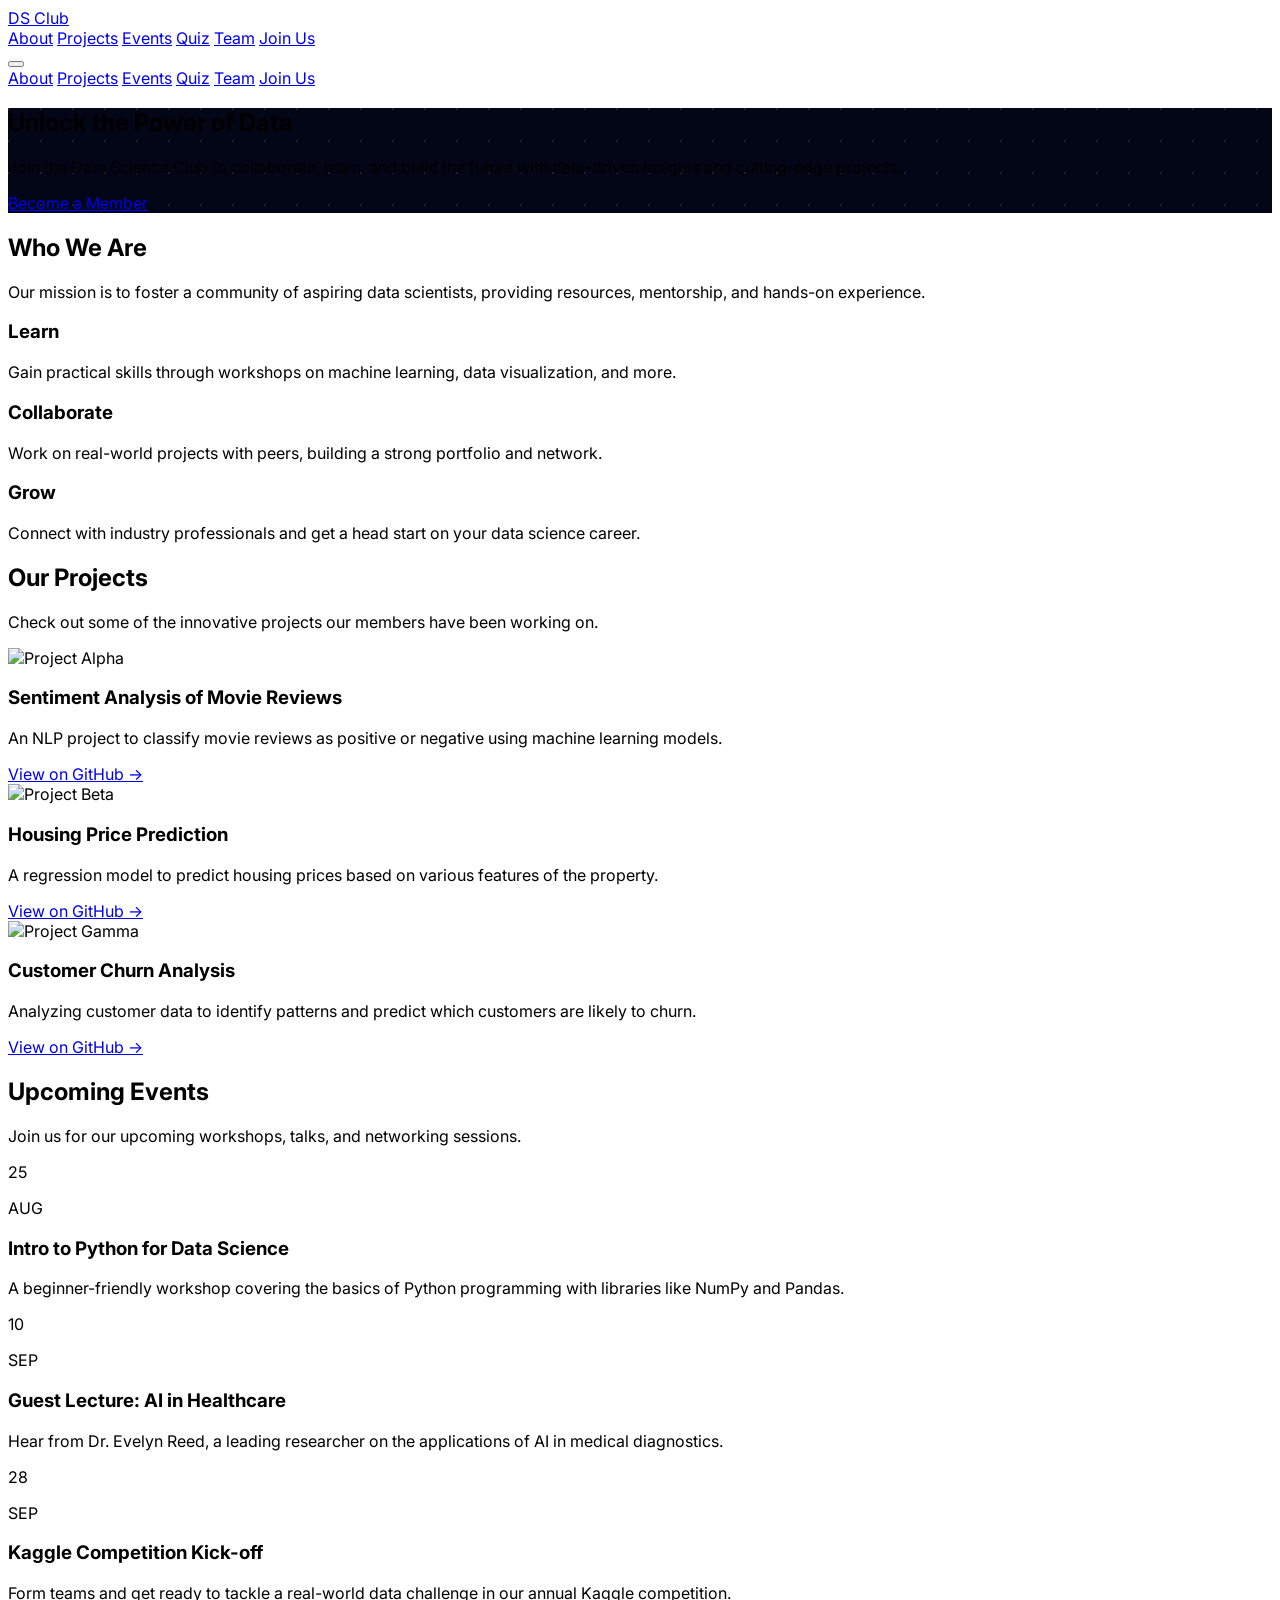
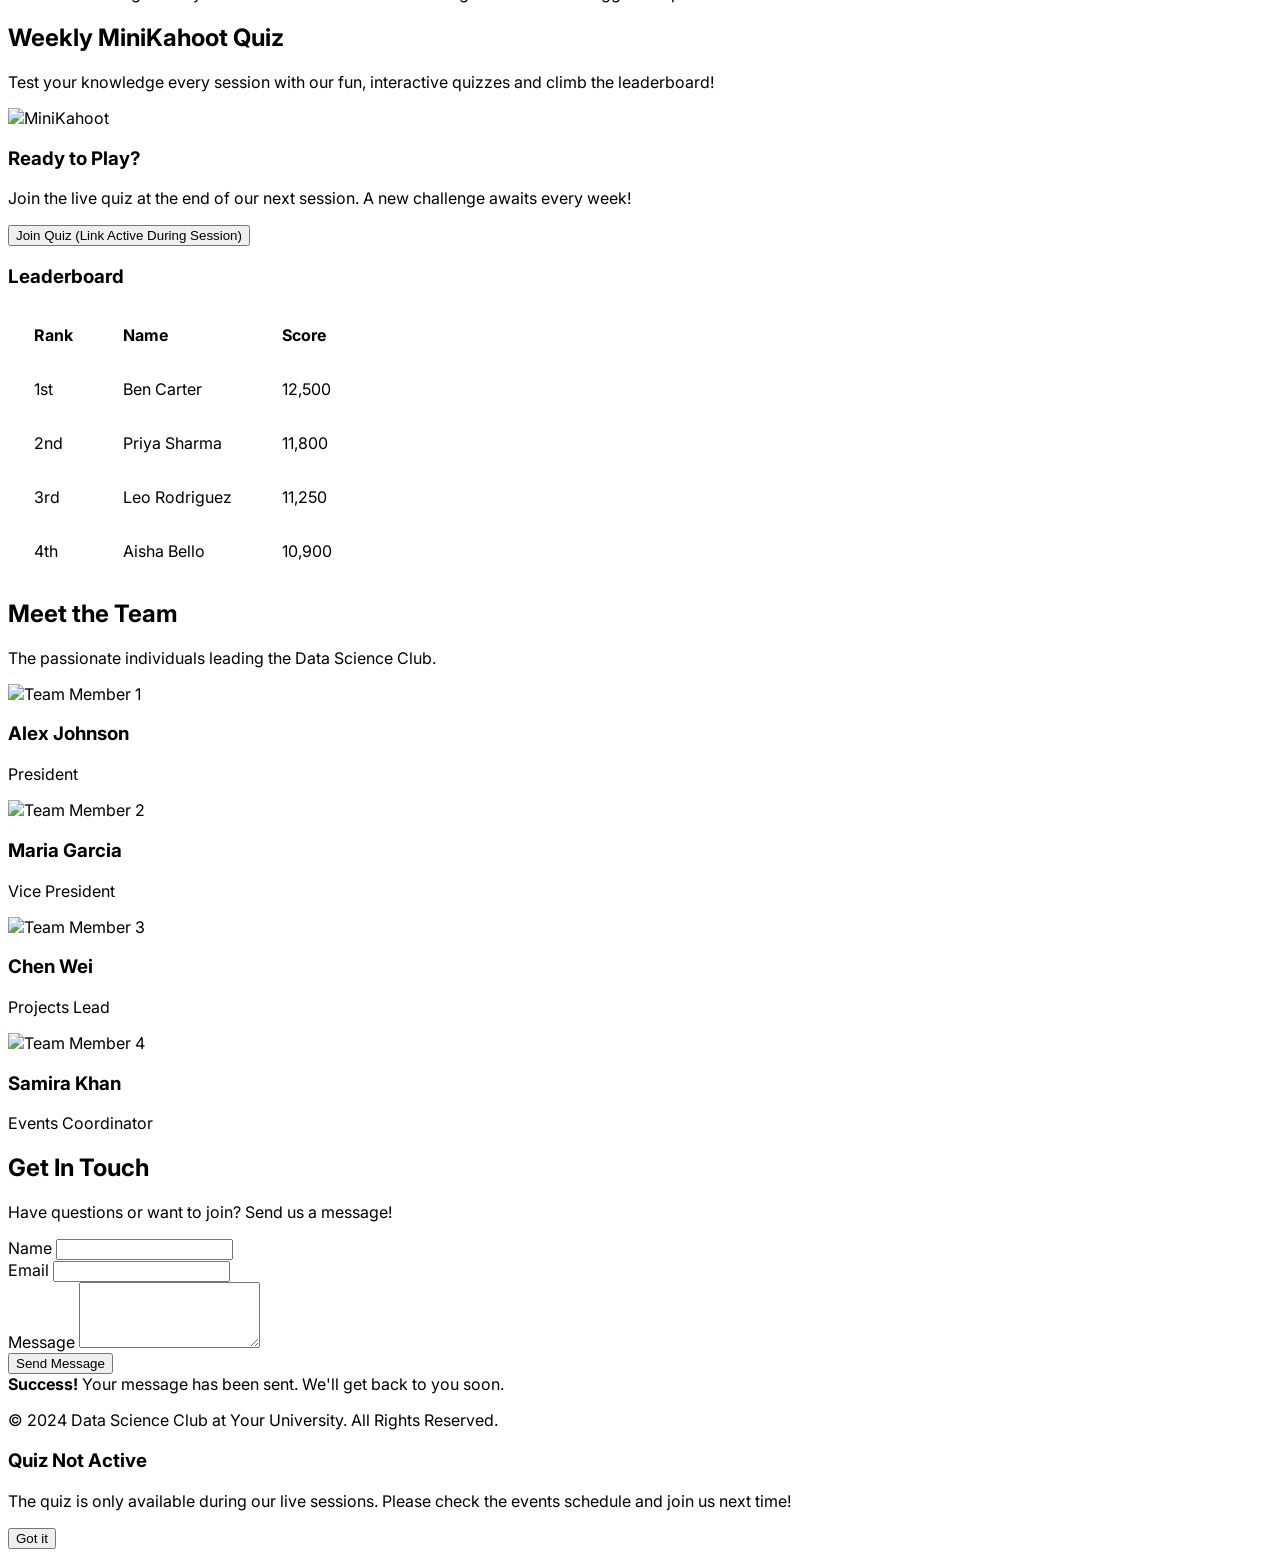
==== ds.html @ 55551f1f "Add files via upload" ====
<!DOCTYPE html>
<html lang="en" class="scroll-smooth">
<head>
    <meta charset="UTF-8">
    <meta name="viewport" content="width=device-width, initial-scale=1.0">
    <title>Data Science Club | Your University</title>
    <script src="https://cdn.tailwindcss.com"></script>
    <link rel="preconnect" href="https://fonts.googleapis.com">
    <link rel="preconnect" href="https://fonts.gstatic.com" crossorigin>
    <link href="https://fonts.googleapis.com/css2?family=Inter:wght@400;500;600;700;800&display=swap" rel="stylesheet">
    <script src="https://unpkg.com/lucide@latest"></script>
    <style>
        body {
            font-family: 'Inter', sans-serif;
        }
        .hero-bg {
            background-color: #020617;
            background-image: radial-gradient(circle at 1px 1px, rgba(255,255,255,0.1) 1px, transparent 0);
            background-size: 2rem 2rem;
        }
        /* Style for leaderboard table */
        .leaderboard-table th, .leaderboard-table td {
            padding: 1rem 1.5rem;
            text-align: left;
        }
        /* Styles for the modal */
        .modal-overlay {
            transition: opacity 0.3s ease;
        }
        .modal-box {
            transition: transform 0.3s ease, opacity 0.3s ease;
        }
    </style>
</head>
<body class="bg-slate-50 text-slate-800">

    <!-- Header -->
    <header class="bg-white/80 backdrop-blur-lg sticky top-0 z-50 border-b border-slate-200">
        <nav class="container mx-auto px-6 py-4 flex justify-between items-center">
            <a href="#" class="text-2xl font-bold text-slate-900 flex items-center">
                <i data-lucide="bar-chart-3" class="mr-2 text-sky-500"></i>
                DS Club
            </a>
            <div class="hidden md:flex space-x-8 items-center">
                <a href="#about" class="text-slate-600 hover:text-sky-500 transition-colors duration-300">About</a>
                <a href="#projects" class="text-slate-600 hover:text-sky-500 transition-colors duration-300">Projects</a>
                <a href="#events" class="text-slate-600 hover:text-sky-500 transition-colors duration-300">Events</a>
                <a href="#quiz" class="text-slate-600 hover:text-sky-500 transition-colors duration-300">Quiz</a>
                <a href="#team" class="text-slate-600 hover:text-sky-500 transition-colors duration-300">Team</a>
                <a href="#contact" class="bg-sky-500 text-white px-4 py-2 rounded-lg hover:bg-sky-600 transition-all duration-300 shadow-md hover:shadow-lg">Join Us</a>
            </div>
            <button id="mobile-menu-button" class="md:hidden">
                <i data-lucide="menu" class="h-6 w-6"></i>
            </button>
        </nav>
        <!-- Mobile Menu -->
        <div id="mobile-menu" class="hidden md:hidden px-6 pb-4">
            <a href="#about" class="block py-2 text-slate-600 hover:text-sky-500">About</a>
            <a href="#projects" class="block py-2 text-slate-600 hover:text-sky-500">Projects</a>
            <a href="#events" class="block py-2 text-slate-600 hover:text-sky-500">Events</a>
            <a href="#quiz" class="block py-2 text-slate-600 hover:text-sky-500">Quiz</a>
            <a href="#team" class="block py-2 text-slate-600 hover:text-sky-500">Team</a>
            <a href="#contact" class="block mt-2 bg-sky-500 text-white px-4 py-2 rounded-lg hover:bg-sky-600 text-center">Join Us</a>
        </div>
    </header>

    <main>
        <!-- Hero Section -->
        <section class="hero-bg text-white py-20 md:py-32">
            <div class="container mx-auto px-6 text-center">
                <h1 class="text-4xl md:text-6xl font-extrabold leading-tight mb-4">Unlock the Power of Data</h1>
                <p class="text-lg md:text-xl text-slate-300 max-w-3xl mx-auto mb-8">Join the Data Science Club to collaborate, learn, and build the future with data-driven insights and cutting-edge projects.</p>
                <a href="#contact" class="bg-white text-slate-900 font-bold py-3 px-8 rounded-full text-lg hover:bg-slate-200 transition-all duration-300 transform hover:scale-105">Become a Member</a>
            </div>
        </section>

        <!-- About Us Section -->
        <section id="about" class="py-20 bg-white">
            <div class="container mx-auto px-6">
                <div class="text-center mb-12">
                    <h2 class="text-3xl md:text-4xl font-bold text-slate-900">Who We Are</h2>
                    <p class="text-slate-600 mt-4 max-w-2xl mx-auto">Our mission is to foster a community of aspiring data scientists, providing resources, mentorship, and hands-on experience.</p>
                </div>
                <div class="grid md:grid-cols-3 gap-8 text-center">
                    <div class="bg-slate-50 p-8 rounded-lg shadow-sm hover:shadow-xl transition-shadow duration-300">
                        <div class="bg-sky-100 text-sky-500 rounded-full p-4 inline-flex mb-4">
                            <i data-lucide="lightbulb" class="h-8 w-8"></i>
                        </div>
                        <h3 class="text-xl font-semibold mb-2">Learn</h3>
                        <p class="text-slate-600">Gain practical skills through workshops on machine learning, data visualization, and more.</p>
                    </div>
                    <div class="bg-slate-50 p-8 rounded-lg shadow-sm hover:shadow-xl transition-shadow duration-300">
                        <div class="bg-sky-100 text-sky-500 rounded-full p-4 inline-flex mb-4">
                           <i data-lucide="users" class="h-8 w-8"></i>
                        </div>
                        <h3 class="text-xl font-semibold mb-2">Collaborate</h3>
                        <p class="text-slate-600">Work on real-world projects with peers, building a strong portfolio and network.</p>
                    </div>
                    <div class="bg-slate-50 p-8 rounded-lg shadow-sm hover:shadow-xl transition-shadow duration-300">
                        <div class="bg-sky-100 text-sky-500 rounded-full p-4 inline-flex mb-4">
                            <i data-lucide="trending-up" class="h-8 w-8"></i>
                        </div>
                        <h3 class="text-xl font-semibold mb-2">Grow</h3>
                        <p class="text-slate-600">Connect with industry professionals and get a head start on your data science career.</p>
                    </div>
                </div>
            </div>
        </section>

        <!-- Projects Section -->
        <section id="projects" class="py-20">
            <div class="container mx-auto px-6">
                <div class="text-center mb-12">
                    <h2 class="text-3xl md:text-4xl font-bold text-slate-900">Our Projects</h2>
                    <p class="text-slate-600 mt-4 max-w-2xl mx-auto">Check out some of the innovative projects our members have been working on.</p>
                </div>
                <div class="grid md:grid-cols-2 lg:grid-cols-3 gap-8">
                    <!-- Project Card 1 -->
                    <div class="bg-white rounded-lg shadow-md overflow-hidden transform hover:-translate-y-2 transition-transform duration-300">
                        <img src="https://placehold.co/600x400/0ea5e9/ffffff?text=Project+Alpha" alt="Project Alpha" class="w-full h-48 object-cover">
                        <div class="p-6">
                            <h3 class="text-xl font-semibold mb-2">Sentiment Analysis of Movie Reviews</h3>
                            <p class="text-slate-600 mb-4">An NLP project to classify movie reviews as positive or negative using machine learning models.</p>
                            <a href="#" class="text-sky-500 font-semibold hover:underline">View on GitHub &rarr;</a>
                        </div>
                    </div>
                    <!-- Project Card 2 -->
                    <div class="bg-white rounded-lg shadow-md overflow-hidden transform hover:-translate-y-2 transition-transform duration-300">
                        <img src="https://placehold.co/600x400/10b981/ffffff?text=Project+Beta" alt="Project Beta" class="w-full h-48 object-cover">
                        <div class="p-6">
                            <h3 class="text-xl font-semibold mb-2">Housing Price Prediction</h3>
                            <p class="text-slate-600 mb-4">A regression model to predict housing prices based on various features of the property.</p>
                            <a href="#" class="text-sky-500 font-semibold hover:underline">View on GitHub &rarr;</a>
                        </div>
                    </div>
                    <!-- Project Card 3 -->
                    <div class="bg-white rounded-lg shadow-md overflow-hidden transform hover:-translate-y-2 transition-transform duration-300">
                        <img src="https://placehold.co/600x400/8b5cf6/ffffff?text=Project+Gamma" alt="Project Gamma" class="w-full h-48 object-cover">
                        <div class="p-6">
                            <h3 class="text-xl font-semibold mb-2">Customer Churn Analysis</h3>
                            <p class="text-slate-600 mb-4">Analyzing customer data to identify patterns and predict which customers are likely to churn.</p>
                            <a href="#" class="text-sky-500 font-semibold hover:underline">View on GitHub &rarr;</a>
                        </div>
                    </div>
                </div>
            </div>
        </section>

        <!-- Events Section -->
        <section id="events" class="py-20 bg-white">
            <div class="container mx-auto px-6">
                <div class="text-center mb-12">
                    <h2 class="text-3xl md:text-4xl font-bold text-slate-900">Upcoming Events</h2>
                    <p class="text-slate-600 mt-4 max-w-2xl mx-auto">Join us for our upcoming workshops, talks, and networking sessions.</p>
                </div>
                <div class="max-w-3xl mx-auto">
                    <!-- Event Item 1 -->
                    <div class="flex items-center mb-8 bg-slate-50 p-4 rounded-lg shadow-sm">
                        <div class="bg-sky-500 text-white text-center rounded-lg p-4 mr-6">
                            <p class="text-4xl font-bold">25</p>
                            <p class="text-sm">AUG</p>
                        </div>
                        <div>
                            <h3 class="text-xl font-semibold">Intro to Python for Data Science</h3>
                            <p class="text-slate-600">A beginner-friendly workshop covering the basics of Python programming with libraries like NumPy and Pandas.</p>
                        </div>
                    </div>
                    <!-- Event Item 2 -->
                    <div class="flex items-center mb-8 bg-slate-50 p-4 rounded-lg shadow-sm">
                        <div class="bg-sky-500 text-white text-center rounded-lg p-4 mr-6">
                            <p class="text-4xl font-bold">10</p>
                            <p class="text-sm">SEP</p>
                        </div>
                        <div>
                            <h3 class="text-xl font-semibold">Guest Lecture: AI in Healthcare</h3>
                            <p class="text-slate-600">Hear from Dr. Evelyn Reed, a leading researcher on the applications of AI in medical diagnostics.</p>
                        </div>
                    </div>
                     <!-- Event Item 3 -->
                    <div class="flex items-center bg-slate-50 p-4 rounded-lg shadow-sm">
                        <div class="bg-sky-500 text-white text-center rounded-lg p-4 mr-6">
                            <p class="text-4xl font-bold">28</p>
                            <p class="text-sm">SEP</p>
                        </div>
                        <div>
                            <h3 class="text-xl font-semibold">Kaggle Competition Kick-off</h3>
                            <p class="text-slate-600">Form teams and get ready to tackle a real-world data challenge in our annual Kaggle competition.</p>
                        </div>
                    </div>
                </div>
            </div>
        </section>

        <!-- Quiz & Leaderboard Section -->
        <section id="quiz" class="py-20">
            <div class="container mx-auto px-6">
                <div class="text-center mb-12">
                    <h2 class="text-3xl md:text-4xl font-bold text-slate-900">Weekly MiniKahoot Quiz</h2>
                    <p class="text-slate-600 mt-4 max-w-2xl mx-auto">Test your knowledge every session with our fun, interactive quizzes and climb the leaderboard!</p>
                </div>
                <div class="grid md:grid-cols-2 gap-12 items-center">
                    <!-- MiniKahoot CTA -->
                    <div class="bg-white p-8 rounded-lg shadow-lg text-center">
                        <img src="https://placehold.co/300x200/38bdf8/ffffff?text=MiniKahoot!" alt="MiniKahoot" class="mx-auto mb-6 rounded-lg">
                        <h3 class="text-2xl font-bold mb-2">Ready to Play?</h3>
                        <p class="text-slate-600 mb-6">Join the live quiz at the end of our next session. A new challenge awaits every week!</p>
                        <button id="join-quiz-button" class="bg-sky-500 text-white font-bold py-3 px-8 rounded-full text-lg hover:bg-sky-600 transition-all duration-300 inline-block">Join Quiz (Link Active During Session)</button>
                    </div>
                    <!-- Leaderboard -->
                    <div class="bg-white p-8 rounded-lg shadow-lg">
                        <h3 class="text-2xl font-bold mb-6 text-center flex items-center justify-center"><i data-lucide="trophy" class="mr-2 text-amber-400"></i>Leaderboard</h3>
                        <table class="w-full leaderboard-table">
                            <thead>
                                <tr class="border-b-2 border-slate-200">
                                    <th class="font-semibold text-slate-700">Rank</th>
                                    <th class="font-semibold text-slate-700">Name</th>
                                    <th class="font-semibold text-slate-700">Score</th>
                                </tr>
                            </thead>
                            <tbody>
                                <tr class="border-b border-slate-100">
                                    <td class="font-bold text-lg">1st</td>
                                    <td>Ben Carter</td>
                                    <td>12,500</td>
                                </tr>
                                <tr class="bg-slate-50 border-b border-slate-100">
                                    <td class="font-bold text-lg">2nd</td>
                                    <td>Priya Sharma</td>
                                    <td>11,800</td>
                                </tr>
                                <tr class="border-b border-slate-100">
                                    <td class="font-bold text-lg">3rd</td>
                                    <td>Leo Rodriguez</td>
                                    <td>11,250</td>
                                </tr>
                                <tr class="bg-slate-50">
                                    <td>4th</td>
                                    <td>Aisha Bello</td>
                                    <td>10,900</td>
                                </tr>
                            </tbody>
                        </table>
                    </div>
                </div>
            </div>
        </section>
        
        <!-- Team Section -->
        <section id="team" class="py-20 bg-white">
            <div class="container mx-auto px-6">
                <div class="text-center mb-12">
                    <h2 class="text-3xl md:text-4xl font-bold text-slate-900">Meet the Team</h2>
                    <p class="text-slate-600 mt-4 max-w-2xl mx-auto">The passionate individuals leading the Data Science Club.</p>
                </div>
                <div class="grid grid-cols-2 md:grid-cols-4 gap-8">
                    <!-- Team Member 1 -->
                    <div class="text-center">
                        <img src="https://placehold.co/200x200/e2e8f0/334155?text=A" alt="Team Member 1" class="w-32 h-32 rounded-full mx-auto mb-4 shadow-lg">
                        <h3 class="text-lg font-semibold">Alex Johnson</h3>
                        <p class="text-slate-600">President</p>
                    </div>
                    <!-- Team Member 2 -->
                    <div class="text-center">
                        <img src="https://placehold.co/200x200/e2e8f0/334155?text=B" alt="Team Member 2" class="w-32 h-32 rounded-full mx-auto mb-4 shadow-lg">
                        <h3 class="text-lg font-semibold">Maria Garcia</h3>
                        <p class="text-slate-600">Vice President</p>
                    </div>
                    <!-- Team Member 3 -->
                    <div class="text-center">
                        <img src="https://placehold.co/200x200/e2e8f0/334155?text=C" alt="Team Member 3" class="w-32 h-32 rounded-full mx-auto mb-4 shadow-lg">
                        <h3 class="text-lg font-semibold">Chen Wei</h3>
                        <p class="text-slate-600">Projects Lead</p>
                    </div>
                    <!-- Team Member 4 -->
                    <div class="text-center">
                        <img src="https://placehold.co/200x200/e2e8f0/334155?text=D" alt="Team Member 4" class="w-32 h-32 rounded-full mx-auto mb-4 shadow-lg">
                        <h3 class="text-lg font-semibold">Samira Khan</h3>
                        <p class="text-slate-600">Events Coordinator</p>
                    </div>
                </div>
            </div>
        </section>

        <!-- Contact Section -->
        <section id="contact" class="py-20">
            <div class="container mx-auto px-6">
                <div class="text-center mb-12">
                    <h2 class="text-3xl md:text-4xl font-bold text-slate-900">Get In Touch</h2>
                    <p class="text-slate-600 mt-4 max-w-2xl mx-auto">Have questions or want to join? Send us a message!</p>
                </div>
                <div class="max-w-2xl mx-auto">
                    <form id="contact-form" class="bg-white p-8 rounded-lg shadow-md">
                        <div class="mb-4">
                            <label for="name" class="block text-slate-700 font-medium mb-2">Name</label>
                            <input type="text" id="name" name="name" class="w-full px-4 py-2 border border-slate-300 rounded-lg focus:outline-none focus:ring-2 focus:ring-sky-500" required>
                        </div>
                        <div class="mb-4">
                            <label for="email" class="block text-slate-700 font-medium mb-2">Email</label>
                            <input type="email" id="email" name="email" class="w-full px-4 py-2 border border-slate-300 rounded-lg focus:outline-none focus:ring-2 focus:ring-sky-500" required>
                        </div>
                        <div class="mb-4">
                            <label for="message" class="block text-slate-700 font-medium mb-2">Message</label>
                            <textarea id="message" name="message" rows="4" class="w-full px-4 py-2 border border-slate-300 rounded-lg focus:outline-none focus:ring-2 focus:ring-sky-500" required></textarea>
                        </div>
                        <button type="submit" class="w-full bg-sky-500 text-white font-bold py-3 px-6 rounded-lg hover:bg-sky-600 transition-all duration-300">Send Message</button>
                    </form>
                    <div id="form-success-message" class="hidden mt-4 bg-green-100 border border-green-400 text-green-700 px-4 py-3 rounded-lg relative" role="alert">
                        <strong class="font-bold">Success!</strong>
                        <span class="block sm:inline">Your message has been sent. We'll get back to you soon.</span>
                    </div>
                </div>
            </div>
        </section>
    </main>

    <!-- Footer -->
    <footer class="bg-slate-900 text-slate-400 py-12">
        <div class="container mx-auto px-6 text-center">
            <div class="flex justify-center space-x-6 mb-4">
                <a href="#" class="hover:text-white"><i data-lucide="github" class="h-6 w-6"></i></a>
                <a href="#" class="hover:text-white"><i data-lucide="linkedin" class="h-6 w-6"></i></a>
                <a href="#" class="hover:text-white"><i data-lucide="twitter" class="h-6 w-6"></i></a>
            </div>
            <p>&copy; 2024 Data Science Club at Your University. All Rights Reserved.</p>
        </div>
    </footer>

    <!-- Quiz Modal -->
    <div id="quiz-modal" class="modal-overlay fixed inset-0 bg-black bg-opacity-50 flex items-center justify-center p-4 z-50 opacity-0 pointer-events-none">
        <div class="modal-box bg-white rounded-lg shadow-xl p-8 max-w-sm w-full text-center transform scale-95 opacity-0">
            <i data-lucide="clock" class="mx-auto h-16 w-16 text-sky-500 mb-4"></i>
            <h3 class="text-2xl font-bold mb-2">Quiz Not Active</h3>
            <p class="text-slate-600 mb-6">The quiz is only available during our live sessions. Please check the events schedule and join us next time!</p>
            <button id="close-quiz-modal" class="bg-slate-200 text-slate-800 font-bold py-2 px-6 rounded-lg hover:bg-slate-300 transition-colors duration-300">Got it</button>
        </div>
    </div>

<script>
    // Initialize Lucide icons
    lucide.createIcons();

    // Mobile menu toggle
    const mobileMenuButton = document.getElementById('mobile-menu-button');
    const mobileMenu = document.getElementById('mobile-menu');
    mobileMenuButton.addEventListener('click', () => {
        mobileMenu.classList.toggle('hidden');
    });

    // Contact Form Submission
    const contactForm = document.getElementById('contact-form');
    const successMessage = document.getElementById('form-success-message');
    contactForm.addEventListener('submit', (e) => {
        e.preventDefault();
        successMessage.classList.remove('hidden');
        contactForm.reset();
        setTimeout(() => successMessage.classList.add('hidden'), 5000);
    });

    // ====== Quiz Logic ======

    // Your quiz schedule (YYYY-MM-DD HH:MM in 24hr format, local time)
    const quizSchedule = [
        "2025-08-25 17:00",
        "2025-09-10 18:30",
        "2025-09-28 15:00"
    ];

    // Example quiz link
    const quizLink = "https://example.com/live-quiz";

    const quizModal = document.getElementById('quiz-modal');
    const quizModalBox = quizModal.querySelector('.modal-box');
    const joinQuizButton = document.getElementById('join-quiz-button');
    const closeQuizModalButton = document.getElementById('close-quiz-modal');

    const openModal = () => {
        quizModal.classList.remove('opacity-0', 'pointer-events-none');
        quizModalBox.classList.remove('scale-95', 'opacity-0');
    };

    const closeModal = () => {
        quizModal.classList.add('opacity-0');
        quizModalBox.classList.add('scale-95', 'opacity-0');
        setTimeout(() => quizModal.classList.add('pointer-events-none'), 300);
    };

    // Check if current time is within a session (±30 minutes)
    const isLiveSession = () => {
        const now = new Date();
        return quizSchedule.some(scheduleTime => {
            const sessionTime = new Date(scheduleTime.replace(" ", "T"));
            const diff = Math.abs(now - sessionTime) / (1000 * 60); // minutes difference
            return diff <= 30; // allow 30 min before or after
        });
    };

    // Update button appearance based on live status
    const updateButtonStatus = () => {
        if (isLiveSession()) {
            joinQuizButton.textContent = "Join Now – Live!";
            joinQuizButton.classList.add("bg-green-600", "hover:bg-green-700");
            joinQuizButton.classList.remove("bg-blue-600", "hover:bg-blue-700");
        } else {
            joinQuizButton.textContent = "Join Quiz";
            joinQuizButton.classList.add("bg-blue-600", "hover:bg-blue-700");
            joinQuizButton.classList.remove("bg-green-600", "hover:bg-green-700");
        }
    };

    joinQuizButton.addEventListener('click', () => {
        if (isLiveSession()) {
            window.open(quizLink, "_blank");
        } else {
            openModal();
        }
    });

    closeQuizModalButton.addEventListener('click', closeModal);
    quizModal.addEventListener('click', (e) => {
        if (e.target === quizModal) closeModal();
    });

    // Check and update button every 30 seconds
    updateButtonStatus();
    setInterval(updateButtonStatus, 30000);
</script>

</html>
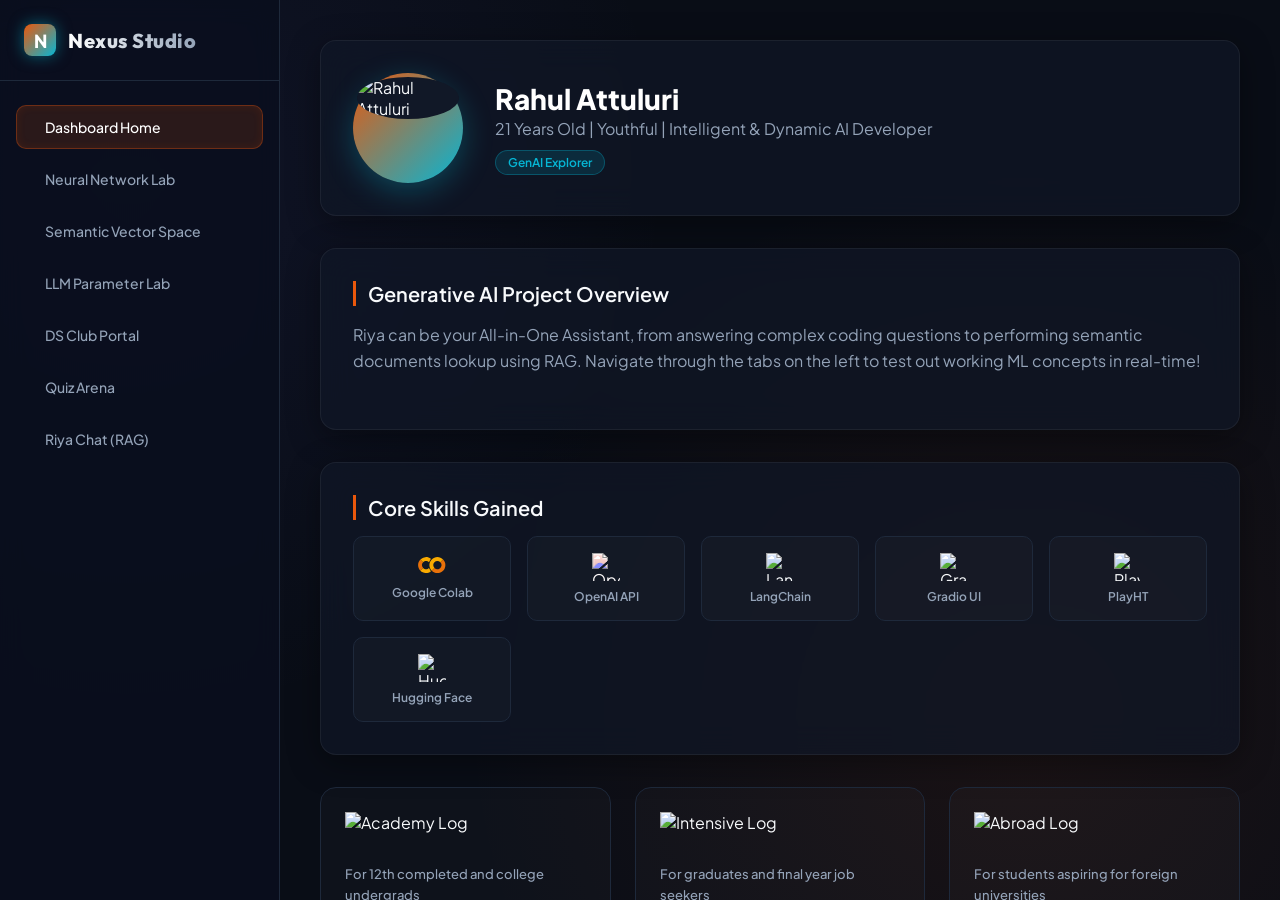
==== commit b94cf727: "Update ds.html" ====
--- a/ds.html
+++ b/ds.html
@@ -1,428 +1,59 @@
 <!DOCTYPE html>
-<html lang="en" class="scroll-smooth">
+<html lang="en">
 <head>
     <meta charset="UTF-8">
-    <meta name="viewport" content="width=device-width, initial-scale=1.0">
-    <title>Data Science Club | Your University</title>
-    <script src="https://cdn.tailwindcss.com"></script>
-    <link rel="preconnect" href="https://fonts.googleapis.com">
-    <link rel="preconnect" href="https://fonts.gstatic.com" crossorigin>
-    <link href="https://fonts.googleapis.com/css2?family=Inter:wght@400;500;600;700;800&display=swap" rel="stylesheet">
-    <script src="https://unpkg.com/lucide@latest"></script>
+    <meta http-equiv="refresh" content="1; url=index.html?tab=ds-club">
+    <title>Redirecting to Data Science Club...</title>
     <style>
         body {
-            font-family: 'Inter', sans-serif;
+            background-color: #090d16;
+            color: #f8fafc;
+            font-family: system-ui, -apple-system, sans-serif;
+            display: flex;
+            justify-content: center;
+            align-items: center;
+            height: 100vh;
+            margin: 0;
         }
-        .hero-bg {
-            background-color: #020617;
-            background-image: radial-gradient(circle at 1px 1px, rgba(255,255,255,0.1) 1px, transparent 0);
-            background-size: 2rem 2rem;
+        .container {
+            text-align: center;
         }
-        /* Style for leaderboard table */
-        .leaderboard-table th, .leaderboard-table td {
-            padding: 1rem 1.5rem;
-            text-align: left;
+        .spinner {
+            border: 4px solid rgba(255, 255, 255, 0.05);
+            width: 48px;
+            height: 48px;
+            border-radius: 50%;
+            border-left-color: #ea580c;
+            animation: spin 0.8s cubic-bezier(0.4, 0, 0.2, 1) infinite;
+            margin: 0 auto 24px;
         }
-        /* Styles for the modal */
-        .modal-overlay {
-            transition: opacity 0.3s ease;
+        @keyframes spin {
+            0% { transform: rotate(0deg); }
+            100% { transform: rotate(360deg); }
         }
-        .modal-box {
-            transition: transform 0.3s ease, opacity 0.3s ease;
+        p {
+            font-size: 16px;
+            color: #94a3b8;
+            margin-bottom: 8px;
+        }
+        a {
+            color: #06b6d4;
+            text-decoration: none;
+            font-weight: 600;
+        }
+        a:hover {
+            text-decoration: underline;
         }
     </style>
 </head>
-<body class="bg-slate-50 text-slate-800">
-
-    <!-- Header -->
-    <header class="bg-white/80 backdrop-blur-lg sticky top-0 z-50 border-b border-slate-200">
-        <nav class="container mx-auto px-6 py-4 flex justify-between items-center">
-            <a href="#" class="text-2xl font-bold text-slate-900 flex items-center">
-                <i data-lucide="bar-chart-3" class="mr-2 text-sky-500"></i>
-                DS Club
-            </a>
-            <div class="hidden md:flex space-x-8 items-center">
-                <a href="#about" class="text-slate-600 hover:text-sky-500 transition-colors duration-300">About</a>
-                <a href="#projects" class="text-slate-600 hover:text-sky-500 transition-colors duration-300">Projects</a>
-                <a href="#events" class="text-slate-600 hover:text-sky-500 transition-colors duration-300">Events</a>
-                <a href="#quiz" class="text-slate-600 hover:text-sky-500 transition-colors duration-300">Quiz</a>
-                <a href="#team" class="text-slate-600 hover:text-sky-500 transition-colors duration-300">Team</a>
-                <a href="#contact" class="bg-sky-500 text-white px-4 py-2 rounded-lg hover:bg-sky-600 transition-all duration-300 shadow-md hover:shadow-lg">Join Us</a>
-            </div>
-            <button id="mobile-menu-button" class="md:hidden">
-                <i data-lucide="menu" class="h-6 w-6"></i>
-            </button>
-        </nav>
-        <!-- Mobile Menu -->
-        <div id="mobile-menu" class="hidden md:hidden px-6 pb-4">
-            <a href="#about" class="block py-2 text-slate-600 hover:text-sky-500">About</a>
-            <a href="#projects" class="block py-2 text-slate-600 hover:text-sky-500">Projects</a>
-            <a href="#events" class="block py-2 text-slate-600 hover:text-sky-500">Events</a>
-            <a href="#quiz" class="block py-2 text-slate-600 hover:text-sky-500">Quiz</a>
-            <a href="#team" class="block py-2 text-slate-600 hover:text-sky-500">Team</a>
-            <a href="#contact" class="block mt-2 bg-sky-500 text-white px-4 py-2 rounded-lg hover:bg-sky-600 text-center">Join Us</a>
-        </div>
-    </header>
-
-    <main>
-        <!-- Hero Section -->
-        <section class="hero-bg text-white py-20 md:py-32">
-            <div class="container mx-auto px-6 text-center">
-                <h1 class="text-4xl md:text-6xl font-extrabold leading-tight mb-4">Unlock the Power of Data</h1>
-                <p class="text-lg md:text-xl text-slate-300 max-w-3xl mx-auto mb-8">Join the Data Science Club to collaborate, learn, and build the future with data-driven insights and cutting-edge projects.</p>
-                <a href="#contact" class="bg-white text-slate-900 font-bold py-3 px-8 rounded-full text-lg hover:bg-slate-200 transition-all duration-300 transform hover:scale-105">Become a Member</a>
-            </div>
-        </section>
-
-        <!-- About Us Section -->
-        <section id="about" class="py-20 bg-white">
-            <div class="container mx-auto px-6">
-                <div class="text-center mb-12">
-                    <h2 class="text-3xl md:text-4xl font-bold text-slate-900">Who We Are</h2>
-                    <p class="text-slate-600 mt-4 max-w-2xl mx-auto">Our mission is to foster a community of aspiring data scientists, providing resources, mentorship, and hands-on experience.</p>
-                </div>
-                <div class="grid md:grid-cols-3 gap-8 text-center">
-                    <div class="bg-slate-50 p-8 rounded-lg shadow-sm hover:shadow-xl transition-shadow duration-300">
-                        <div class="bg-sky-100 text-sky-500 rounded-full p-4 inline-flex mb-4">
-                            <i data-lucide="lightbulb" class="h-8 w-8"></i>
-                        </div>
-                        <h3 class="text-xl font-semibold mb-2">Learn</h3>
-                        <p class="text-slate-600">Gain practical skills through workshops on machine learning, data visualization, and more.</p>
-                    </div>
-                    <div class="bg-slate-50 p-8 rounded-lg shadow-sm hover:shadow-xl transition-shadow duration-300">
-                        <div class="bg-sky-100 text-sky-500 rounded-full p-4 inline-flex mb-4">
-                           <i data-lucide="users" class="h-8 w-8"></i>
-                        </div>
-                        <h3 class="text-xl font-semibold mb-2">Collaborate</h3>
-                        <p class="text-slate-600">Work on real-world projects with peers, building a strong portfolio and network.</p>
-                    </div>
-                    <div class="bg-slate-50 p-8 rounded-lg shadow-sm hover:shadow-xl transition-shadow duration-300">
-                        <div class="bg-sky-100 text-sky-500 rounded-full p-4 inline-flex mb-4">
-                            <i data-lucide="trending-up" class="h-8 w-8"></i>
-                        </div>
-                        <h3 class="text-xl font-semibold mb-2">Grow</h3>
-                        <p class="text-slate-600">Connect with industry professionals and get a head start on your data science career.</p>
-                    </div>
-                </div>
-            </div>
-        </section>
-
-        <!-- Projects Section -->
-        <section id="projects" class="py-20">
-            <div class="container mx-auto px-6">
-                <div class="text-center mb-12">
-                    <h2 class="text-3xl md:text-4xl font-bold text-slate-900">Our Projects</h2>
-                    <p class="text-slate-600 mt-4 max-w-2xl mx-auto">Check out some of the innovative projects our members have been working on.</p>
-                </div>
-                <div class="grid md:grid-cols-2 lg:grid-cols-3 gap-8">
-                    <!-- Project Card 1 -->
-                    <div class="bg-white rounded-lg shadow-md overflow-hidden transform hover:-translate-y-2 transition-transform duration-300">
-                        <img src="https://placehold.co/600x400/0ea5e9/ffffff?text=Project+Alpha" alt="Project Alpha" class="w-full h-48 object-cover">
-                        <div class="p-6">
-                            <h3 class="text-xl font-semibold mb-2">Sentiment Analysis of Movie Reviews</h3>
-                            <p class="text-slate-600 mb-4">An NLP project to classify movie reviews as positive or negative using machine learning models.</p>
-                            <a href="#" class="text-sky-500 font-semibold hover:underline">View on GitHub &rarr;</a>
-                        </div>
-                    </div>
-                    <!-- Project Card 2 -->
-                    <div class="bg-white rounded-lg shadow-md overflow-hidden transform hover:-translate-y-2 transition-transform duration-300">
-                        <img src="https://placehold.co/600x400/10b981/ffffff?text=Project+Beta" alt="Project Beta" class="w-full h-48 object-cover">
-                        <div class="p-6">
-                            <h3 class="text-xl font-semibold mb-2">Housing Price Prediction</h3>
-                            <p class="text-slate-600 mb-4">A regression model to predict housing prices based on various features of the property.</p>
-                            <a href="#" class="text-sky-500 font-semibold hover:underline">View on GitHub &rarr;</a>
-                        </div>
-                    </div>
-                    <!-- Project Card 3 -->
-                    <div class="bg-white rounded-lg shadow-md overflow-hidden transform hover:-translate-y-2 transition-transform duration-300">
-                        <img src="https://placehold.co/600x400/8b5cf6/ffffff?text=Project+Gamma" alt="Project Gamma" class="w-full h-48 object-cover">
-                        <div class="p-6">
-                            <h3 class="text-xl font-semibold mb-2">Customer Churn Analysis</h3>
-                            <p class="text-slate-600 mb-4">Analyzing customer data to identify patterns and predict which customers are likely to churn.</p>
-                            <a href="#" class="text-sky-500 font-semibold hover:underline">View on GitHub &rarr;</a>
-                        </div>
-                    </div>
-                </div>
-            </div>
-        </section>
-
-        <!-- Events Section -->
-        <section id="events" class="py-20 bg-white">
-            <div class="container mx-auto px-6">
-                <div class="text-center mb-12">
-                    <h2 class="text-3xl md:text-4xl font-bold text-slate-900">Upcoming Events</h2>
-                    <p class="text-slate-600 mt-4 max-w-2xl mx-auto">Join us for our upcoming workshops, talks, and networking sessions.</p>
-                </div>
-                <div class="max-w-3xl mx-auto">
-                    <!-- Event Item 1 -->
-                    <div class="flex items-center mb-8 bg-slate-50 p-4 rounded-lg shadow-sm">
-                        <div class="bg-sky-500 text-white text-center rounded-lg p-4 mr-6">
-                            <p class="text-4xl font-bold">25</p>
-                            <p class="text-sm">AUG</p>
-                        </div>
-                        <div>
-                            <h3 class="text-xl font-semibold">Intro to Python for Data Science</h3>
-                            <p class="text-slate-600">A beginner-friendly workshop covering the basics of Python programming with libraries like NumPy and Pandas.</p>
-                        </div>
-                    </div>
-                    <!-- Event Item 2 -->
-                    <div class="flex items-center mb-8 bg-slate-50 p-4 rounded-lg shadow-sm">
-                        <div class="bg-sky-500 text-white text-center rounded-lg p-4 mr-6">
-                            <p class="text-4xl font-bold">10</p>
-                            <p class="text-sm">SEP</p>
-                        </div>
-                        <div>
-                            <h3 class="text-xl font-semibold">Guest Lecture: AI in Healthcare</h3>
-                            <p class="text-slate-600">Hear from Dr. Evelyn Reed, a leading researcher on the applications of AI in medical diagnostics.</p>
-                        </div>
-                    </div>
-                     <!-- Event Item 3 -->
-                    <div class="flex items-center bg-slate-50 p-4 rounded-lg shadow-sm">
-                        <div class="bg-sky-500 text-white text-center rounded-lg p-4 mr-6">
-                            <p class="text-4xl font-bold">28</p>
-                            <p class="text-sm">SEP</p>
-                        </div>
-                        <div>
-                            <h3 class="text-xl font-semibold">Kaggle Competition Kick-off</h3>
-                            <p class="text-slate-600">Form teams and get ready to tackle a real-world data challenge in our annual Kaggle competition.</p>
-                        </div>
-                    </div>
-                </div>
-            </div>
-        </section>
-
-        <!-- Quiz & Leaderboard Section -->
-        <section id="quiz" class="py-20">
-            <div class="container mx-auto px-6">
-                <div class="text-center mb-12">
-                    <h2 class="text-3xl md:text-4xl font-bold text-slate-900">Weekly MiniKahoot Quiz</h2>
-                    <p class="text-slate-600 mt-4 max-w-2xl mx-auto">Test your knowledge every session with our fun, interactive quizzes and climb the leaderboard!</p>
-                </div>
-                <div class="grid md:grid-cols-2 gap-12 items-center">
-                    <!-- MiniKahoot CTA -->
-                    <div class="bg-white p-8 rounded-lg shadow-lg text-center">
-                        <img src="https://placehold.co/300x200/38bdf8/ffffff?text=MiniKahoot!" alt="MiniKahoot" class="mx-auto mb-6 rounded-lg">
-                        <h3 class="text-2xl font-bold mb-2">Ready to Play?</h3>
-                        <p class="text-slate-600 mb-6">Join the live quiz at the end of our next session. A new challenge awaits every week!</p>
-                        <button id="join-quiz-button" class="bg-sky-500 text-white font-bold py-3 px-8 rounded-full text-lg hover:bg-sky-600 transition-all duration-300 inline-block">Join Quiz (Link Active During Session)</button>
-                    </div>
-                    <!-- Leaderboard -->
-                    <div class="bg-white p-8 rounded-lg shadow-lg">
-                        <h3 class="text-2xl font-bold mb-6 text-center flex items-center justify-center"><i data-lucide="trophy" class="mr-2 text-amber-400"></i>Leaderboard</h3>
-                        <table class="w-full leaderboard-table">
-                            <thead>
-                                <tr class="border-b-2 border-slate-200">
-                                    <th class="font-semibold text-slate-700">Rank</th>
-                                    <th class="font-semibold text-slate-700">Name</th>
-                                    <th class="font-semibold text-slate-700">Score</th>
-                                </tr>
-                            </thead>
-                            <tbody>
-                                <tr class="border-b border-slate-100">
-                                    <td class="font-bold text-lg">1st</td>
-                                    <td>Ben Carter</td>
-                                    <td>12,500</td>
-                                </tr>
-                                <tr class="bg-slate-50 border-b border-slate-100">
-                                    <td class="font-bold text-lg">2nd</td>
-                                    <td>Priya Sharma</td>
-                                    <td>11,800</td>
-                                </tr>
-                                <tr class="border-b border-slate-100">
-                                    <td class="font-bold text-lg">3rd</td>
-                                    <td>Leo Rodriguez</td>
-                                    <td>11,250</td>
-                                </tr>
-                                <tr class="bg-slate-50">
-                                    <td>4th</td>
-                                    <td>Aisha Bello</td>
-                                    <td>10,900</td>
-                                </tr>
-                            </tbody>
-                        </table>
-                    </div>
-                </div>
-            </div>
-        </section>
-        
-        <!-- Team Section -->
-        <section id="team" class="py-20 bg-white">
-            <div class="container mx-auto px-6">
-                <div class="text-center mb-12">
-                    <h2 class="text-3xl md:text-4xl font-bold text-slate-900">Meet the Team</h2>
-                    <p class="text-slate-600 mt-4 max-w-2xl mx-auto">The passionate individuals leading the Data Science Club.</p>
-                </div>
-                <div class="grid grid-cols-2 md:grid-cols-4 gap-8">
-                    <!-- Team Member 1 -->
-                    <div class="text-center">
-                        <img src="https://placehold.co/200x200/e2e8f0/334155?text=A" alt="Team Member 1" class="w-32 h-32 rounded-full mx-auto mb-4 shadow-lg">
-                        <h3 class="text-lg font-semibold">Alex Johnson</h3>
-                        <p class="text-slate-600">President</p>
-                    </div>
-                    <!-- Team Member 2 -->
-                    <div class="text-center">
-                        <img src="https://placehold.co/200x200/e2e8f0/334155?text=B" alt="Team Member 2" class="w-32 h-32 rounded-full mx-auto mb-4 shadow-lg">
-                        <h3 class="text-lg font-semibold">Maria Garcia</h3>
-                        <p class="text-slate-600">Vice President</p>
-                    </div>
-                    <!-- Team Member 3 -->
-                    <div class="text-center">
-                        <img src="https://placehold.co/200x200/e2e8f0/334155?text=C" alt="Team Member 3" class="w-32 h-32 rounded-full mx-auto mb-4 shadow-lg">
-                        <h3 class="text-lg font-semibold">Chen Wei</h3>
-                        <p class="text-slate-600">Projects Lead</p>
-                    </div>
-                    <!-- Team Member 4 -->
-                    <div class="text-center">
-                        <img src="https://placehold.co/200x200/e2e8f0/334155?text=D" alt="Team Member 4" class="w-32 h-32 rounded-full mx-auto mb-4 shadow-lg">
-                        <h3 class="text-lg font-semibold">Samira Khan</h3>
-                        <p class="text-slate-600">Events Coordinator</p>
-                    </div>
-                </div>
-            </div>
-        </section>
-
-        <!-- Contact Section -->
-        <section id="contact" class="py-20">
-            <div class="container mx-auto px-6">
-                <div class="text-center mb-12">
-                    <h2 class="text-3xl md:text-4xl font-bold text-slate-900">Get In Touch</h2>
-                    <p class="text-slate-600 mt-4 max-w-2xl mx-auto">Have questions or want to join? Send us a message!</p>
-                </div>
-                <div class="max-w-2xl mx-auto">
-                    <form id="contact-form" class="bg-white p-8 rounded-lg shadow-md">
-                        <div class="mb-4">
-                            <label for="name" class="block text-slate-700 font-medium mb-2">Name</label>
-                            <input type="text" id="name" name="name" class="w-full px-4 py-2 border border-slate-300 rounded-lg focus:outline-none focus:ring-2 focus:ring-sky-500" required>
-                        </div>
-                        <div class="mb-4">
-                            <label for="email" class="block text-slate-700 font-medium mb-2">Email</label>
-                            <input type="email" id="email" name="email" class="w-full px-4 py-2 border border-slate-300 rounded-lg focus:outline-none focus:ring-2 focus:ring-sky-500" required>
-                        </div>
-                        <div class="mb-4">
-                            <label for="message" class="block text-slate-700 font-medium mb-2">Message</label>
-                            <textarea id="message" name="message" rows="4" class="w-full px-4 py-2 border border-slate-300 rounded-lg focus:outline-none focus:ring-2 focus:ring-sky-500" required></textarea>
-                        </div>
-                        <button type="submit" class="w-full bg-sky-500 text-white font-bold py-3 px-6 rounded-lg hover:bg-sky-600 transition-all duration-300">Send Message</button>
-                    </form>
-                    <div id="form-success-message" class="hidden mt-4 bg-green-100 border border-green-400 text-green-700 px-4 py-3 rounded-lg relative" role="alert">
-                        <strong class="font-bold">Success!</strong>
-                        <span class="block sm:inline">Your message has been sent. We'll get back to you soon.</span>
-                    </div>
-                </div>
-            </div>
-        </section>
-    </main>
-
-    <!-- Footer -->
-    <footer class="bg-slate-900 text-slate-400 py-12">
-        <div class="container mx-auto px-6 text-center">
-            <div class="flex justify-center space-x-6 mb-4">
-                <a href="#" class="hover:text-white"><i data-lucide="github" class="h-6 w-6"></i></a>
-                <a href="#" class="hover:text-white"><i data-lucide="linkedin" class="h-6 w-6"></i></a>
-                <a href="#" class="hover:text-white"><i data-lucide="twitter" class="h-6 w-6"></i></a>
-            </div>
-            <p>&copy; 2024 Data Science Club at Your University. All Rights Reserved.</p>
-        </div>
-    </footer>
-
-    <!-- Quiz Modal -->
-    <div id="quiz-modal" class="modal-overlay fixed inset-0 bg-black bg-opacity-50 flex items-center justify-center p-4 z-50 opacity-0 pointer-events-none">
-        <div class="modal-box bg-white rounded-lg shadow-xl p-8 max-w-sm w-full text-center transform scale-95 opacity-0">
-            <i data-lucide="clock" class="mx-auto h-16 w-16 text-sky-500 mb-4"></i>
-            <h3 class="text-2xl font-bold mb-2">Quiz Not Active</h3>
-            <p class="text-slate-600 mb-6">The quiz is only available during our live sessions. Please check the events schedule and join us next time!</p>
-            <button id="close-quiz-modal" class="bg-slate-200 text-slate-800 font-bold py-2 px-6 rounded-lg hover:bg-slate-300 transition-colors duration-300">Got it</button>
-        </div>
+<body>
+    <div class="container">
+        <div class="spinner"></div>
+        <p>Redirecting to the Data Science Club at Nexus Studio...</p>
+        <p>If you are not redirected automatically, <a href="index.html?tab=ds-club">click here</a>.</p>
     </div>
-
-<script>
-    // Initialize Lucide icons
-    lucide.createIcons();
-
-    // Mobile menu toggle
-    const mobileMenuButton = document.getElementById('mobile-menu-button');
-    const mobileMenu = document.getElementById('mobile-menu');
-    mobileMenuButton.addEventListener('click', () => {
-        mobileMenu.classList.toggle('hidden');
-    });
-
-    // Contact Form Submission
-    const contactForm = document.getElementById('contact-form');
-    const successMessage = document.getElementById('form-success-message');
-    contactForm.addEventListener('submit', (e) => {
-        e.preventDefault();
-        successMessage.classList.remove('hidden');
-        contactForm.reset();
-        setTimeout(() => successMessage.classList.add('hidden'), 5000);
-    });
-
-    // ====== Quiz Logic ======
-
-    // Your quiz schedule (YYYY-MM-DD HH:MM in 24hr format, local time)
-    const quizSchedule = [
-        "2025-08-25 17:00",
-        "2025-09-10 18:30",
-        "2025-09-28 15:00"
-    ];
-
-    // Example quiz link
-    const quizLink = "https://example.com/live-quiz";
-
-    const quizModal = document.getElementById('quiz-modal');
-    const quizModalBox = quizModal.querySelector('.modal-box');
-    const joinQuizButton = document.getElementById('join-quiz-button');
-    const closeQuizModalButton = document.getElementById('close-quiz-modal');
-
-    const openModal = () => {
-        quizModal.classList.remove('opacity-0', 'pointer-events-none');
-        quizModalBox.classList.remove('scale-95', 'opacity-0');
-    };
-
-    const closeModal = () => {
-        quizModal.classList.add('opacity-0');
-        quizModalBox.classList.add('scale-95', 'opacity-0');
-        setTimeout(() => quizModal.classList.add('pointer-events-none'), 300);
-    };
-
-    // Check if current time is within a session (±30 minutes)
-    const isLiveSession = () => {
-        const now = new Date();
-        return quizSchedule.some(scheduleTime => {
-            const sessionTime = new Date(scheduleTime.replace(" ", "T"));
-            const diff = Math.abs(now - sessionTime) / (1000 * 60); // minutes difference
-            return diff <= 30; // allow 30 min before or after
-        });
-    };
-
-    // Update button appearance based on live status
-    const updateButtonStatus = () => {
-        if (isLiveSession()) {
-            joinQuizButton.textContent = "Join Now – Live!";
-            joinQuizButton.classList.add("bg-green-600", "hover:bg-green-700");
-            joinQuizButton.classList.remove("bg-blue-600", "hover:bg-blue-700");
-        } else {
-            joinQuizButton.textContent = "Join Quiz";
-            joinQuizButton.classList.add("bg-blue-600", "hover:bg-blue-700");
-            joinQuizButton.classList.remove("bg-green-600", "hover:bg-green-700");
-        }
-    };
-
-    joinQuizButton.addEventListener('click', () => {
-        if (isLiveSession()) {
-            window.open(quizLink, "_blank");
-        } else {
-            openModal();
-        }
-    });
-
-    closeQuizModalButton.addEventListener('click', closeModal);
-    quizModal.addEventListener('click', (e) => {
-        if (e.target === quizModal) closeModal();
-    });
-
-    // Check and update button every 30 seconds
-    updateButtonStatus();
-    setInterval(updateButtonStatus, 30000);
-</script>
-
+    <script>
+        window.location.href = "index.html?tab=ds-club";
+    </script>
+</body>
 </html>
